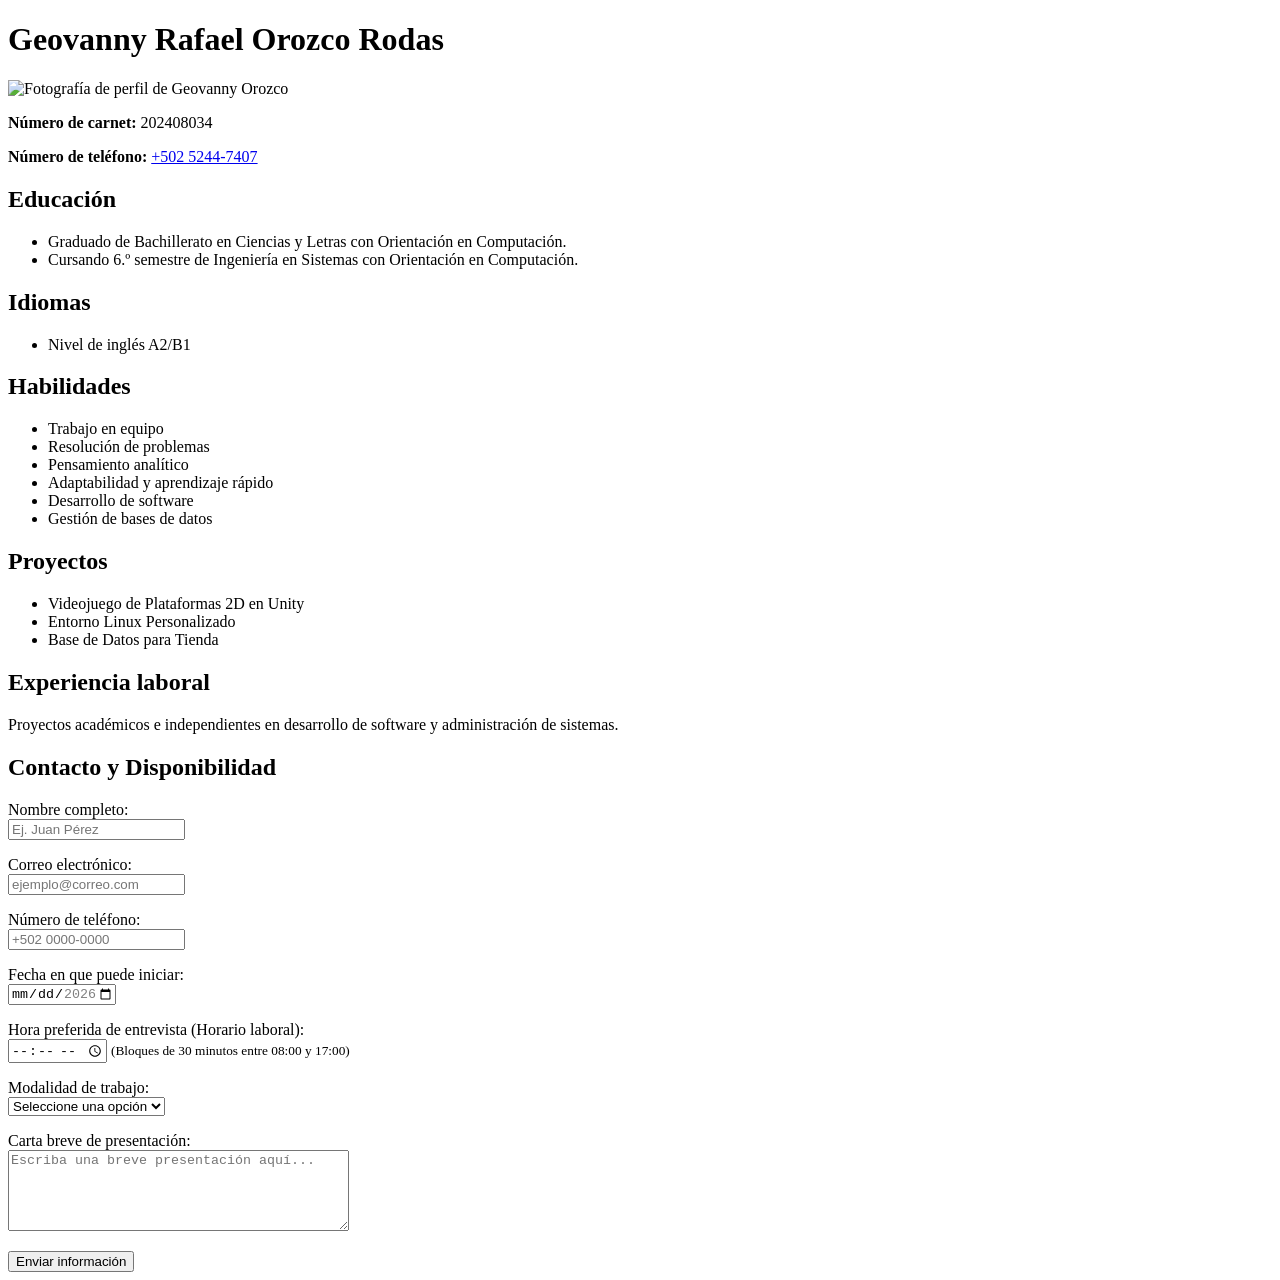
==== index.html @ 132d4cf2 "Add placeholders to form inputs in index.html Updated form elements to include placeholders for bett" ====
<!DOCTYPE html>
<html lang="es">
<head>
    <meta charset="UTF-8">
    <meta name="viewport" content="width=device-width, initial-scale=1.0">
    <title>Hoja de vida - Geovanny Rafael Orozco Rodas</title>
</head>
<body>

    <header>
        <h1>Geovanny Rafael Orozco Rodas</h1>
        <picture>
            <source srcset="imagenes/perfil.avif" type="image/avif">
            <source srcset="imagenes/perfil.webp" type="image/webp">
            <img src="imagenes/perfil.jpg" alt="Fotografía de perfil de Geovanny Orozco" width="415" height="585">
        </picture>

        <p><strong>Número de carnet:</strong> 202408034</p>
        <p><strong>Número de teléfono:</strong> <a href="tel:+50252447407">+502 5244-7407</a></p>
    </header>

    <main>
        <section>
            <h2>Educación</h2>
            <ul>
                <li>Graduado de Bachillerato en Ciencias y Letras con Orientación en Computación.</li>
                <li>Cursando 6.º semestre de Ingeniería en Sistemas con Orientación en Computación.</li>
            </ul>
        </section>

        <section>
            <h2>Idiomas</h2>
            <ul>
                <li>Nivel de inglés A2/B1</li>
            </ul>
        </section>

        <section>
            <h2>Habilidades</h2>
            <ul>
                <li>Trabajo en equipo</li>
                <li>Resolución de problemas</li>
                <li>Pensamiento analítico</li>
                <li>Adaptabilidad y aprendizaje rápido</li>
                <li>Desarrollo de software</li>
                <li>Gestión de bases de datos</li>
            </ul>
        </section>

        <section>
            <h2>Proyectos</h2>
            <ul>
                <li>Videojuego de Plataformas 2D en Unity</li>
                <li>Entorno Linux Personalizado</li>
                <li>Base de Datos para Tienda</li>
            </ul>
        </section>

        <section>
            <h2>Experiencia laboral</h2>
            <p>Proyectos académicos e independientes en desarrollo de software y administración de sistemas.</p>
        </section>

        <section>
            <h2>Contacto y Disponibilidad</h2>
            
            <form action="#" method="post">
                <p>
                    <label for="nombre">Nombre completo:</label><br>
                    <input type="text" id="nombre" name="nombre" required placeholder="Ej. Juan Pérez">
                </p>

                <p>
                    <label for="email">Correo electrónico:</label><br>
                    <input type="email" id="email" name="email" required placeholder="ejemplo@correo.com">
                </p>

                <p>
                    <label for="telefono">Número de teléfono:</label><br>
                    <input type="tel" id="telefono" name="telefono" required placeholder="+502 0000-0000">
                </p>

                <p>
                    <label for="fecha_inicio">Fecha en que puede iniciar:</label><br>
                    <input type="date" id="fecha_inicio" name="fecha_inicio" min="2026-08-01" max="2026-12-31" required>
                </p>

                <p>
                    <label for="hora_entrevista">Hora preferida de entrevista (Horario laboral):</label><br>
                    <input type="time" id="hora_entrevista" name="hora_entrevista" min="08:00" max="17:00" step="1800" required>
                    <small>(Bloques de 30 minutos entre 08:00 y 17:00)</small>
                </p>

                <p>
                    <label for="modalidad">Modalidad de trabajo:</label><br>
                    <select id="modalidad" name="modalidad" required>
                        <option value="" disabled selected>Seleccione una opción</option>
                        <option value="remoto">Remoto</option>
                        <option value="presencial">Presencial</option>
                        <option value="hibrido">Híbrido</option>
                    </select>
                </p>

                <p>
                    <label for="carta_presentacion">Carta breve de presentación:</label><br>
                    <textarea id="carta_presentacion" name="carta_presentacion" rows="5" cols="40" required placeholder="Escriba una breve presentación aquí..."></textarea>
                </p>

                <button type="submit">Enviar información</button>
            </form>
        </section>
    </main>

</body>
</html>
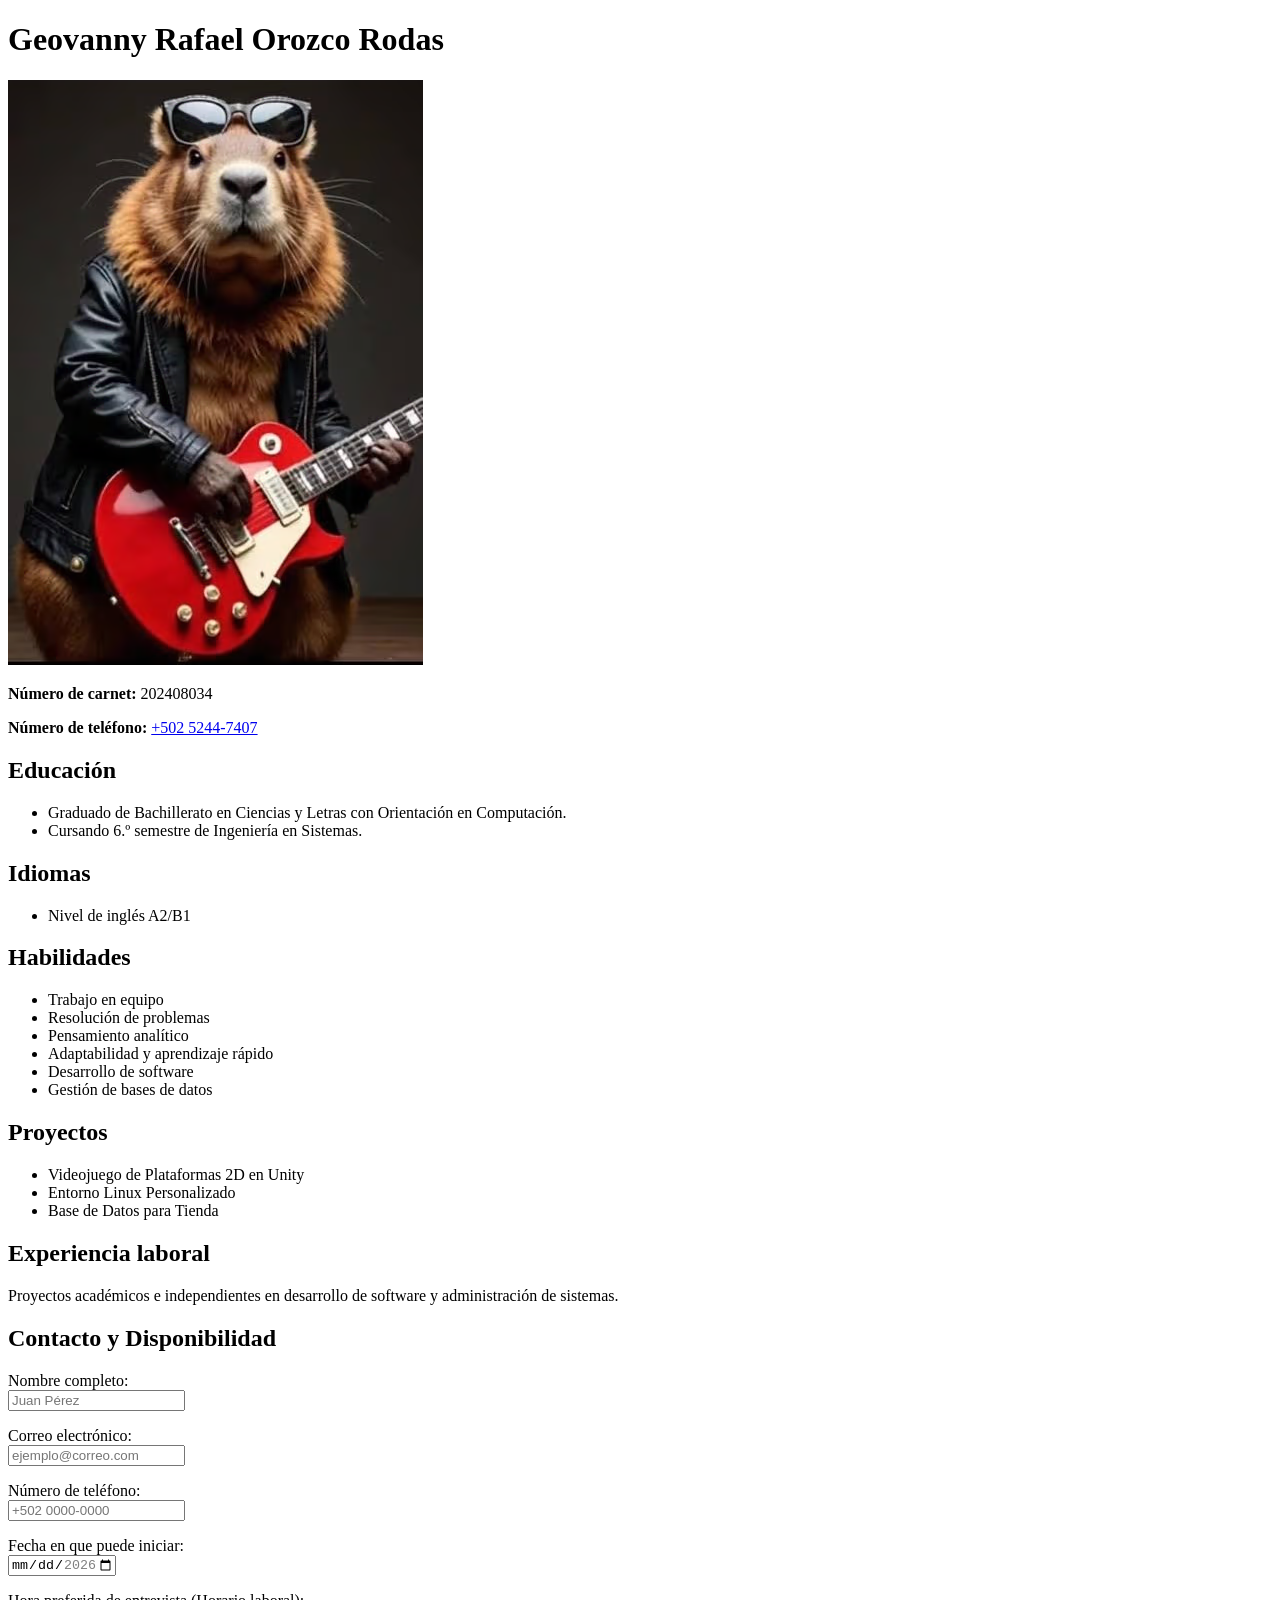
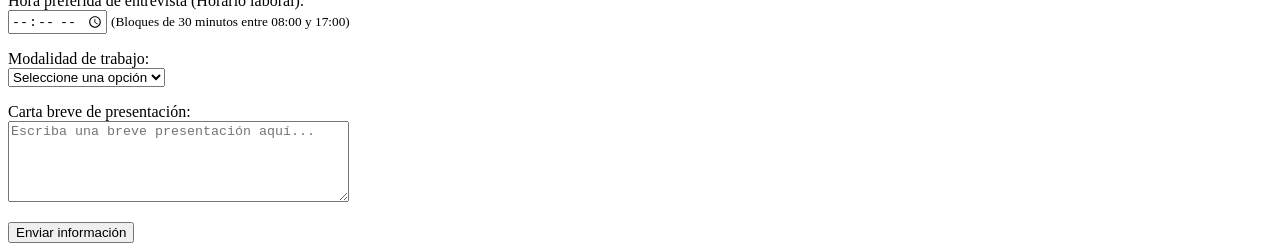
==== commit 353f0488: "Update index.html" ====
--- a/index.html
+++ b/index.html
@@ -24,7 +24,7 @@
             <h2>Educación</h2>
             <ul>
                 <li>Graduado de Bachillerato en Ciencias y Letras con Orientación en Computación.</li>
-                <li>Cursando 6.º semestre de Ingeniería en Sistemas con Orientación en Computación.</li>
+                <li>Cursando 6.º semestre de Ingeniería en Sistemas.</li>
             </ul>
         </section>
 
@@ -67,7 +67,7 @@
             <form action="#" method="post">
                 <p>
                     <label for="nombre">Nombre completo:</label><br>
-                    <input type="text" id="nombre" name="nombre" required placeholder="Ej. Juan Pérez">
+                    <input type="text" id="nombre" name="nombre" required placeholder="Juan Pérez">
                 </p>
 
                 <p>
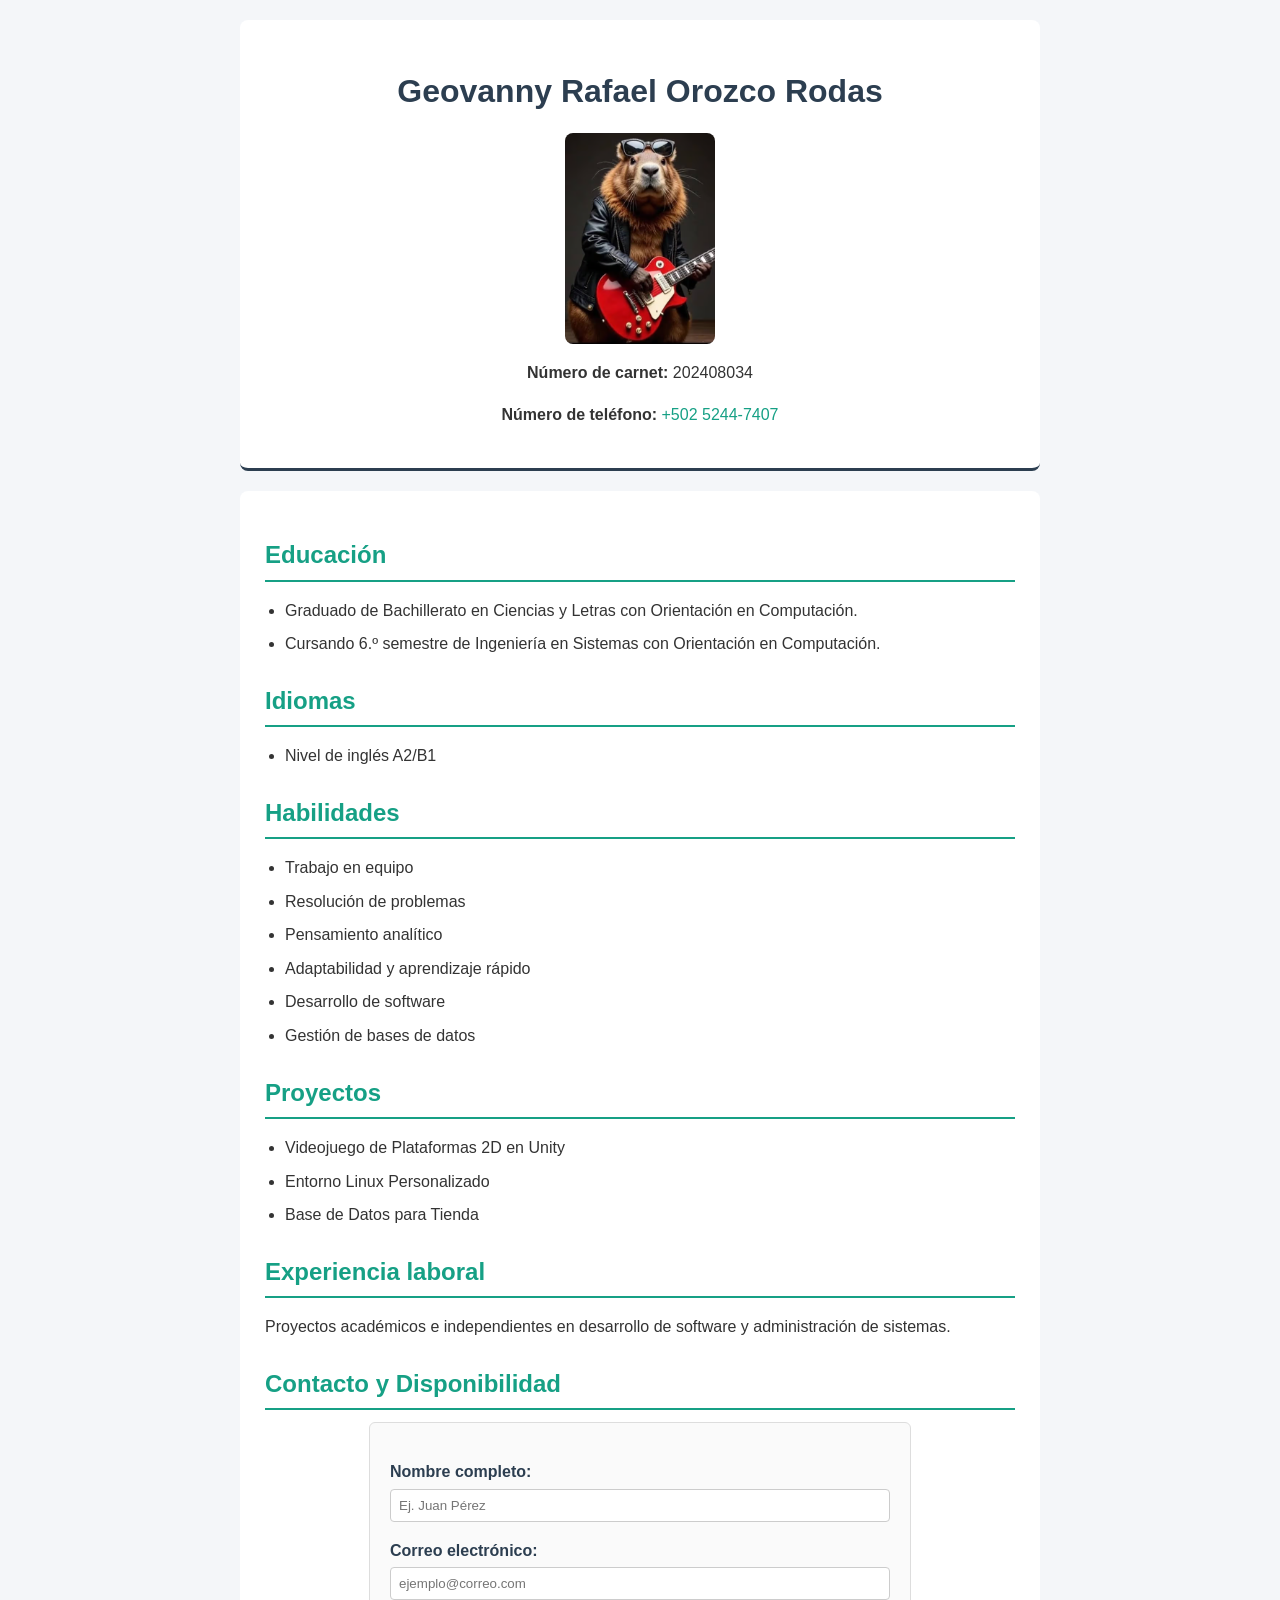
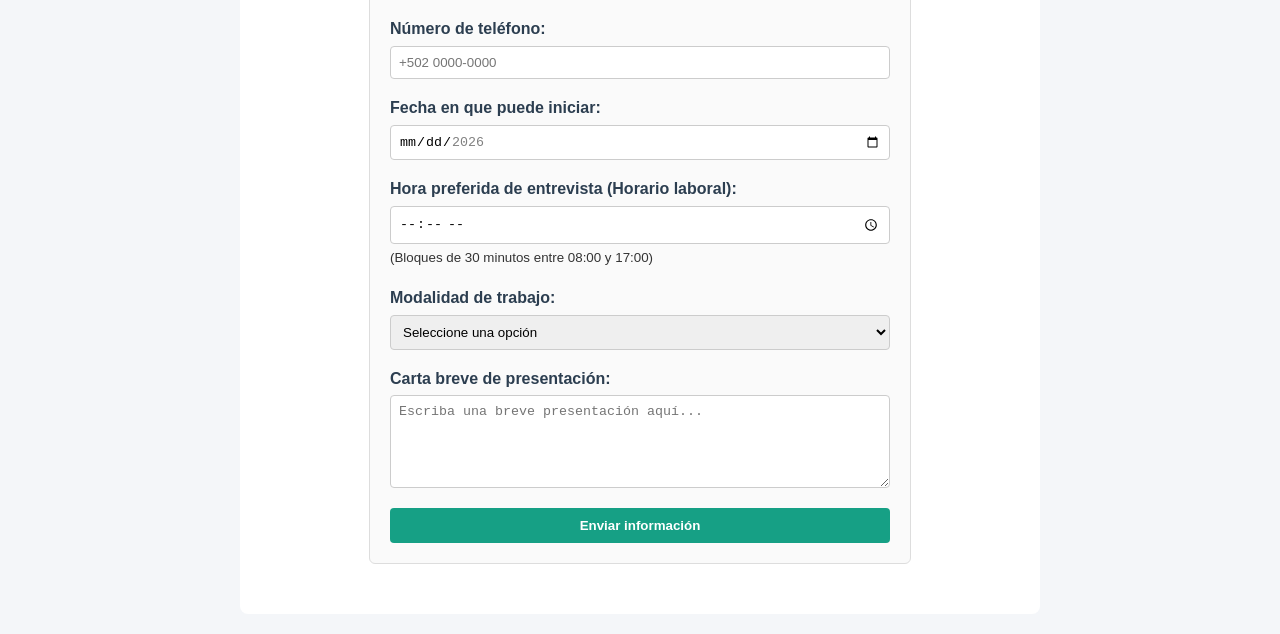
==== commit 58f48052: "Update index.html" ====
--- a/index.html
+++ b/index.html
@@ -4,112 +4,230 @@
     <meta charset="UTF-8">
     <meta name="viewport" content="width=device-width, initial-scale=1.0">
     <title>Hoja de vida - Geovanny Rafael Orozco Rodas</title>
+    <style>
+        body {
+            font-family: Arial, sans-serif;
+            margin: 0;
+            padding: 20px;
+            background-color: #f4f6f9;
+            color: #333;
+            line-height: 1.6;
+            display: flex;
+            flex-direction: column;
+            align-items: center;
+        }
+
+        .cv-container {
+            width: 100%;
+            max-width: 800px;
+        }
+
+        header {
+            background-color: #ffffff;
+            padding: 25px;
+            border-radius: 8px;
+            margin-bottom: 20px;
+            border-bottom: 3px solid #2c3e50;
+            text-align: center;
+        }
+
+        h1 {
+            color: #2c3e50;
+            margin-bottom: 15px;
+        }
+
+        picture img {
+            max-width: 150px;
+            height: auto;
+            border-radius: 8px;
+            margin: 0 auto 15px auto;
+            display: block;
+        }
+
+        main {
+            background-color: #ffffff;
+            padding: 25px;
+            border-radius: 8px;
+        }
+
+        section {
+            margin-bottom: 25px;
+        }
+
+        h2 {
+            color: #16a085;
+            border-bottom: 2px solid #16a085;
+            padding-bottom: 5px;
+            margin-bottom: 12px;
+        }
+
+        ul {
+            padding-left: 20px;
+        }
+
+        li {
+            margin-bottom: 8px;
+        }
+
+        form {
+            background-color: #fafafa;
+            padding: 20px;
+            border: 1px solid #ddd;
+            border-radius: 6px;
+            max-width: 500px;
+            margin: 0 auto;
+        }
+
+        form p {
+            margin-bottom: 12px;
+        }
+
+        label {
+            font-weight: bold;
+            color: #2c3e50;
+        }
+
+        input, select, textarea {
+            width: 100%;
+            padding: 8px;
+            margin-top: 4px;
+            border: 1px solid #ccc;
+            border-radius: 4px;
+            box-sizing: border-box;
+        }
+
+        button {
+            background-color: #16a085;
+            color: white;
+            padding: 10px 15px;
+            border: none;
+            border-radius: 4px;
+            cursor: pointer;
+            font-weight: bold;
+            width: 100%;
+        }
+
+        button:hover {
+            background-color: #117a65;
+        }
+
+        a {
+            color: #16a085;
+            text-decoration: none;
+        }
+
+        a:hover {
+            text-decoration: underline;
+        }
+    </style>
 </head>
 <body>
 
-    <header>
-        <h1>Geovanny Rafael Orozco Rodas</h1>
-        <picture>
-            <source srcset="imagenes/perfil.avif" type="image/avif">
-            <source srcset="imagenes/perfil.webp" type="image/webp">
-            <img src="imagenes/perfil.jpg" alt="Fotografía de perfil de Geovanny Orozco" width="415" height="585">
-        </picture>
-
-        <p><strong>Número de carnet:</strong> 202408034</p>
-        <p><strong>Número de teléfono:</strong> <a href="tel:+50252447407">+502 5244-7407</a></p>
-    </header>
-
-    <main>
-        <section>
-            <h2>Educación</h2>
-            <ul>
-                <li>Graduado de Bachillerato en Ciencias y Letras con Orientación en Computación.</li>
-                <li>Cursando 6.º semestre de Ingeniería en Sistemas.</li>
-            </ul>
-        </section>
-
-        <section>
-            <h2>Idiomas</h2>
-            <ul>
-                <li>Nivel de inglés A2/B1</li>
-            </ul>
-        </section>
-
-        <section>
-            <h2>Habilidades</h2>
-            <ul>
-                <li>Trabajo en equipo</li>
-                <li>Resolución de problemas</li>
-                <li>Pensamiento analítico</li>
-                <li>Adaptabilidad y aprendizaje rápido</li>
-                <li>Desarrollo de software</li>
-                <li>Gestión de bases de datos</li>
-            </ul>
-        </section>
-
-        <section>
-            <h2>Proyectos</h2>
-            <ul>
-                <li>Videojuego de Plataformas 2D en Unity</li>
-                <li>Entorno Linux Personalizado</li>
-                <li>Base de Datos para Tienda</li>
-            </ul>
-        </section>
-
-        <section>
-            <h2>Experiencia laboral</h2>
-            <p>Proyectos académicos e independientes en desarrollo de software y administración de sistemas.</p>
-        </section>
-
-        <section>
-            <h2>Contacto y Disponibilidad</h2>
-            
-            <form action="#" method="post">
-                <p>
-                    <label for="nombre">Nombre completo:</label><br>
-                    <input type="text" id="nombre" name="nombre" required placeholder="Juan Pérez">
-                </p>
-
-                <p>
-                    <label for="email">Correo electrónico:</label><br>
-                    <input type="email" id="email" name="email" required placeholder="ejemplo@correo.com">
-                </p>
-
-                <p>
-                    <label for="telefono">Número de teléfono:</label><br>
-                    <input type="tel" id="telefono" name="telefono" required placeholder="+502 0000-0000">
-                </p>
-
-                <p>
-                    <label for="fecha_inicio">Fecha en que puede iniciar:</label><br>
-                    <input type="date" id="fecha_inicio" name="fecha_inicio" min="2026-08-01" max="2026-12-31" required>
-                </p>
-
-                <p>
-                    <label for="hora_entrevista">Hora preferida de entrevista (Horario laboral):</label><br>
-                    <input type="time" id="hora_entrevista" name="hora_entrevista" min="08:00" max="17:00" step="1800" required>
-                    <small>(Bloques de 30 minutos entre 08:00 y 17:00)</small>
-                </p>
-
-                <p>
-                    <label for="modalidad">Modalidad de trabajo:</label><br>
-                    <select id="modalidad" name="modalidad" required>
-                        <option value="" disabled selected>Seleccione una opción</option>
-                        <option value="remoto">Remoto</option>
-                        <option value="presencial">Presencial</option>
-                        <option value="hibrido">Híbrido</option>
-                    </select>
-                </p>
-
-                <p>
-                    <label for="carta_presentacion">Carta breve de presentación:</label><br>
-                    <textarea id="carta_presentacion" name="carta_presentacion" rows="5" cols="40" required placeholder="Escriba una breve presentación aquí..."></textarea>
-                </p>
-
-                <button type="submit">Enviar información</button>
-            </form>
-        </section>
-    </main>
+    <div class="cv-container">
+        <header>
+            <h1>Geovanny Rafael Orozco Rodas</h1>
+            <picture>
+                <source srcset="imagenes/perfil.avif" type="image/avif">
+                <source srcset="imagenes/perfil.webp" type="image/webp">
+                <img src="imagenes/perfil.jpg" alt="Fotografía de perfil de Geovanny Orozco" width="415" height="585">
+            </picture>
+
+            <p><strong>Número de carnet:</strong> 202408034</p>
+            <p><strong>Número de teléfono:</strong> <a href="tel:+50252447407">+502 5244-7407</a></p>
+        </header>
+
+        <main>
+            <section>
+                <h2>Educación</h2>
+                <ul>
+                    <li>Graduado de Bachillerato en Ciencias y Letras con Orientación en Computación.</li>
+                    <li>Cursando 6.º semestre de Ingeniería en Sistemas con Orientación en Computación.</li>
+                </ul>
+            </section>
+
+            <section>
+                <h2>Idiomas</h2>
+                <ul>
+                    <li>Nivel de inglés A2/B1</li>
+                </ul>
+            </section>
+
+            <section>
+                <h2>Habilidades</h2>
+                <ul>
+                    <li>Trabajo en equipo</li>
+                    <li>Resolución de problemas</li>
+                    <li>Pensamiento analítico</li>
+                    <li>Adaptabilidad y aprendizaje rápido</li>
+                    <li>Desarrollo de software</li>
+                    <li>Gestión de bases de datos</li>
+                </ul>
+            </section>
+
+            <section>
+                <h2>Proyectos</h2>
+                <ul>
+                    <li>Videojuego de Plataformas 2D en Unity</li>
+                    <li>Entorno Linux Personalizado</li>
+                    <li>Base de Datos para Tienda</li>
+                </ul>
+            </section>
+
+            <section>
+                <h2>Experiencia laboral</h2>
+                <p>Proyectos académicos e independientes en desarrollo de software y administración de sistemas.</p>
+            </section>
+
+            <section>
+                <h2>Contacto y Disponibilidad</h2>
+                
+                <form action="#" method="post">
+                    <p>
+                        <label for="nombre">Nombre completo:</label><br>
+                        <input type="text" id="nombre" name="nombre" required placeholder="Ej. Juan Pérez">
+                    </p>
+
+                    <p>
+                        <label for="email">Correo electrónico:</label><br>
+                        <input type="email" id="email" name="email" required placeholder="ejemplo@correo.com">
+                    </p>
+
+                    <p>
+                        <label for="telefono">Número de teléfono:</label><br>
+                        <input type="tel" id="telefono" name="telefono" required placeholder="+502 0000-0000">
+                    </p>
+
+                    <p>
+                        <label for="fecha_inicio">Fecha en que puede iniciar:</label><br>
+                        <input type="date" id="fecha_inicio" name="fecha_inicio" min="2026-08-01" max="2026-12-31" required>
+                    </p>
+
+                    <p>
+                        <label for="hora_entrevista">Hora preferida de entrevista (Horario laboral):</label><br>
+                        <input type="time" id="hora_entrevista" name="hora_entrevista" min="08:00" max="17:00" step="1800" required>
+                        <small>(Bloques de 30 minutos entre 08:00 y 17:00)</small>
+                    </p>
+
+                    <p>
+                        <label for="modalidad">Modalidad de trabajo:</label><br>
+                        <select id="modalidad" name="modalidad" required>
+                            <option value="" disabled selected>Seleccione una opción</option>
+                            <option value="remoto">Remoto</option>
+                            <option value="presencial">Presencial</option>
+                            <option value="hibrido">Híbrido</option>
+                        </select>
+                    </p>
+
+                    <p>
+                        <label for="carta_presentacion">Carta breve de presentación:</label><br>
+                        <textarea id="carta_presentacion" name="carta_presentacion" rows="5" cols="40" required placeholder="Escriba una breve presentación aquí..."></textarea>
+                    </p>
+
+                    <button type="submit">Enviar información</button>
+                </form>
+            </section>
+        </main>
+    </div>
 
 </body>
 </html>
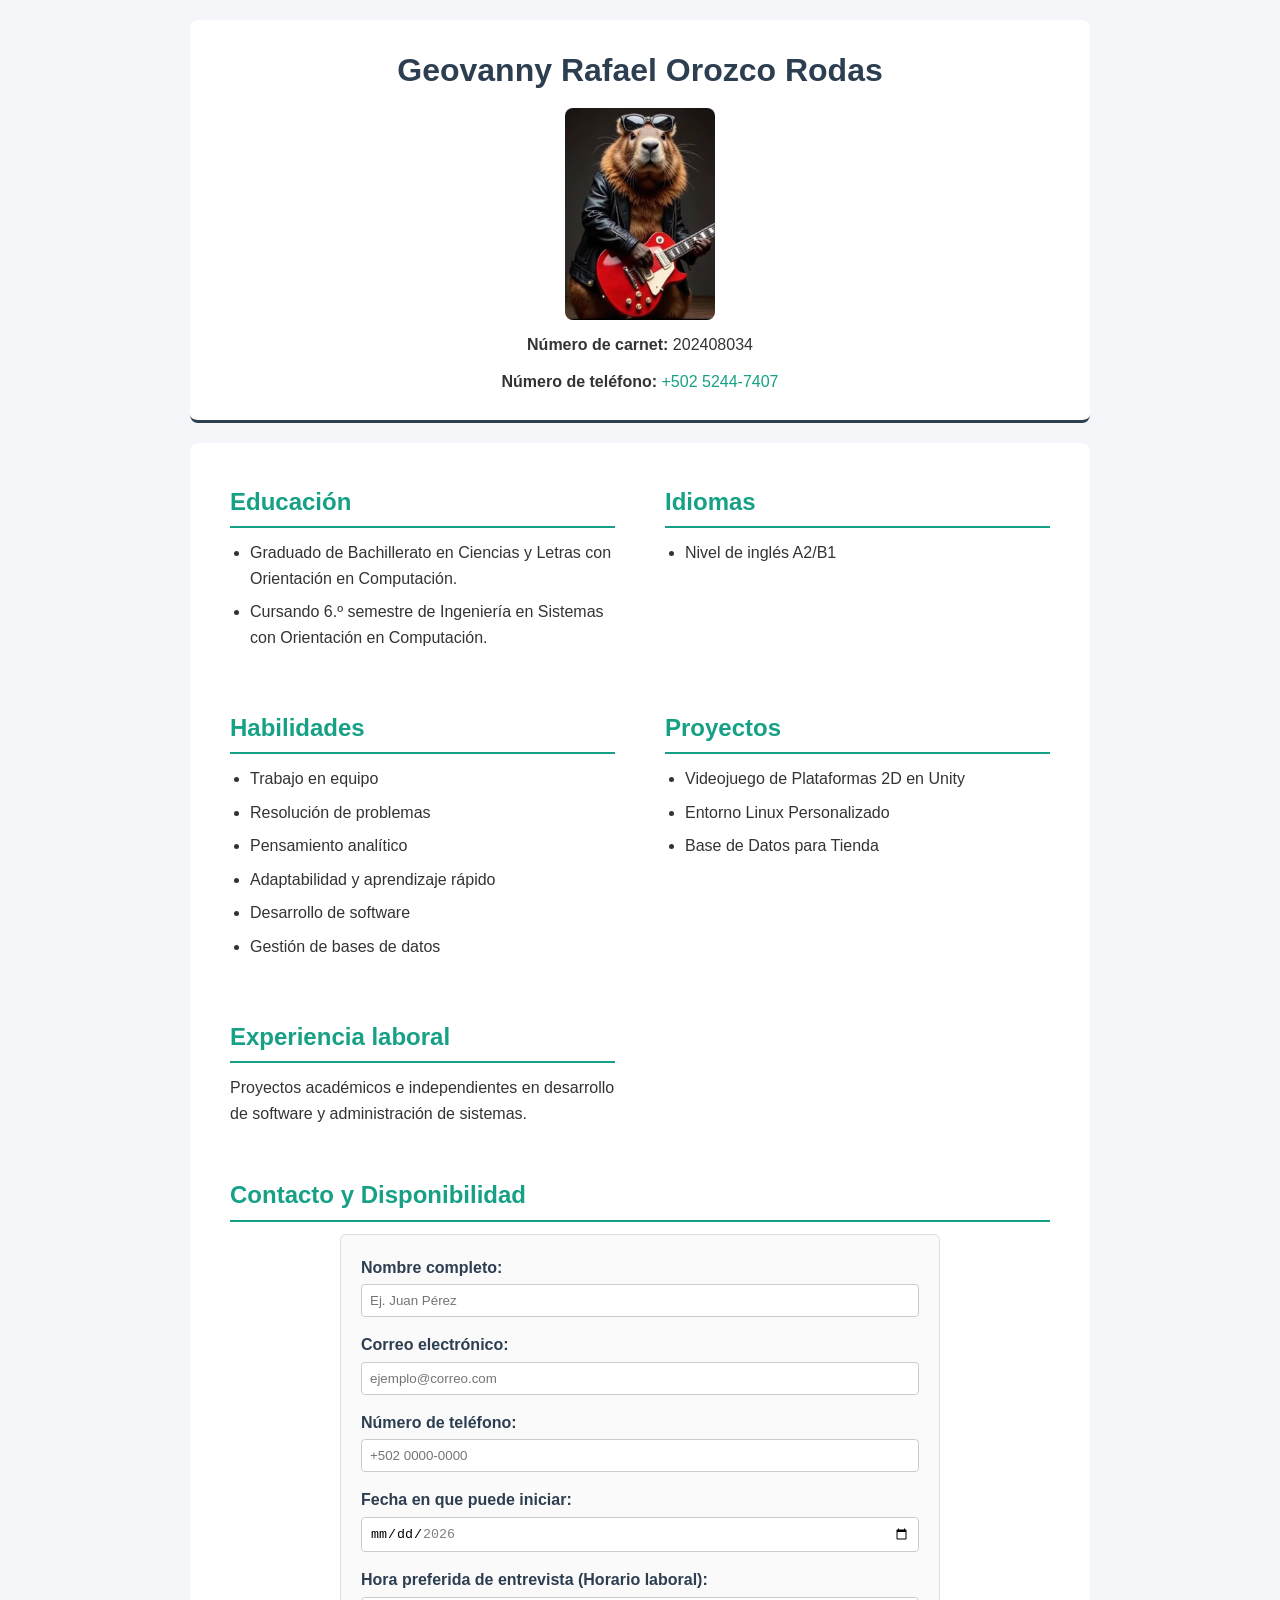
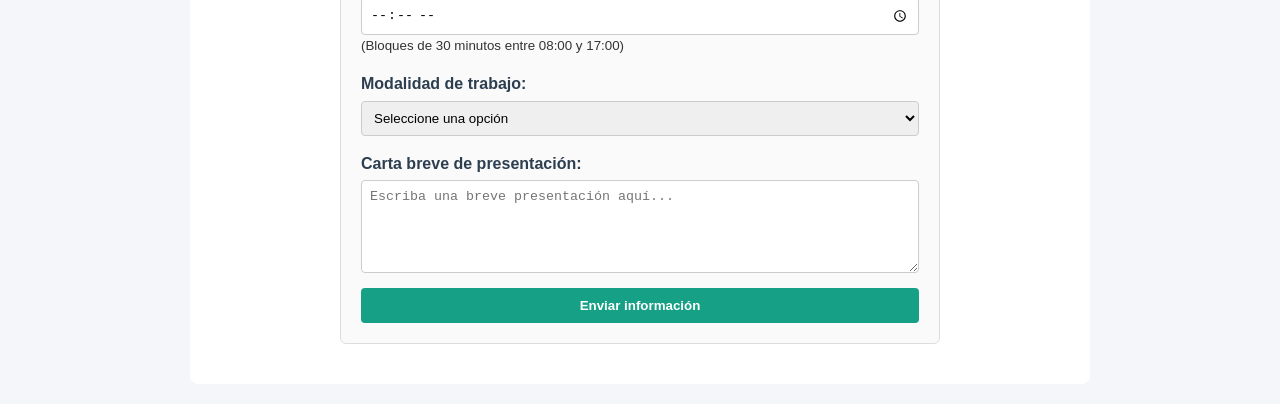
==== commit 0944a2ca: "Add classes to main and form elements for styling" ====
--- a/index.html
+++ b/index.html
@@ -4,122 +4,7 @@
     <meta charset="UTF-8">
     <meta name="viewport" content="width=device-width, initial-scale=1.0">
     <title>Hoja de vida - Geovanny Rafael Orozco Rodas</title>
-    <style>
-        body {
-            font-family: Arial, sans-serif;
-            margin: 0;
-            padding: 20px;
-            background-color: #f4f6f9;
-            color: #333;
-            line-height: 1.6;
-            display: flex;
-            flex-direction: column;
-            align-items: center;
-        }
-
-        .cv-container {
-            width: 100%;
-            max-width: 800px;
-        }
-
-        header {
-            background-color: #ffffff;
-            padding: 25px;
-            border-radius: 8px;
-            margin-bottom: 20px;
-            border-bottom: 3px solid #2c3e50;
-            text-align: center;
-        }
-
-        h1 {
-            color: #2c3e50;
-            margin-bottom: 15px;
-        }
-
-        picture img {
-            max-width: 150px;
-            height: auto;
-            border-radius: 8px;
-            margin: 0 auto 15px auto;
-            display: block;
-        }
-
-        main {
-            background-color: #ffffff;
-            padding: 25px;
-            border-radius: 8px;
-        }
-
-        section {
-            margin-bottom: 25px;
-        }
-
-        h2 {
-            color: #16a085;
-            border-bottom: 2px solid #16a085;
-            padding-bottom: 5px;
-            margin-bottom: 12px;
-        }
-
-        ul {
-            padding-left: 20px;
-        }
-
-        li {
-            margin-bottom: 8px;
-        }
-
-        form {
-            background-color: #fafafa;
-            padding: 20px;
-            border: 1px solid #ddd;
-            border-radius: 6px;
-            max-width: 500px;
-            margin: 0 auto;
-        }
-
-        form p {
-            margin-bottom: 12px;
-        }
-
-        label {
-            font-weight: bold;
-            color: #2c3e50;
-        }
-
-        input, select, textarea {
-            width: 100%;
-            padding: 8px;
-            margin-top: 4px;
-            border: 1px solid #ccc;
-            border-radius: 4px;
-            box-sizing: border-box;
-        }
-
-        button {
-            background-color: #16a085;
-            color: white;
-            padding: 10px 15px;
-            border: none;
-            border-radius: 4px;
-            cursor: pointer;
-            font-weight: bold;
-            width: 100%;
-        }
-
-        button:hover {
-            background-color: #117a65;
-        }
-
-        a {
-            color: #16a085;
-            text-decoration: none;
-        }
-
-        a:hover {
-            text-decoration: underline;
-        }
-    </style>
+    <link rel="stylesheet" href="styles.css">
 </head>
 <body>
 
@@ -136,7 +21,7 @@
             <p><strong>Número de teléfono:</strong> <a href="tel:+50252447407">+502 5244-7407</a></p>
         </header>
 
-        <main>
+        <main class="grid-secciones">
             <section>
                 <h2>Educación</h2>
                 <ul>
@@ -178,50 +63,50 @@
                 <p>Proyectos académicos e independientes en desarrollo de software y administración de sistemas.</p>
             </section>
 
-            <section>
+            <section class="seccion-contacto">
                 <h2>Contacto y Disponibilidad</h2>
                 
                 <form action="#" method="post">
-                    <p>
-                        <label for="nombre">Nombre completo:</label><br>
+                    <div class="campo-form">
+                        <label for="nombre">Nombre completo:</label>
                         <input type="text" id="nombre" name="nombre" required placeholder="Ej. Juan Pérez">
-                    </p>
+                    </div>
 
-                    <p>
-                        <label for="email">Correo electrónico:</label><br>
+                    <div class="campo-form">
+                        <label for="email">Correo electrónico:</label>
                         <input type="email" id="email" name="email" required placeholder="ejemplo@correo.com">
-                    </p>
+                    </div>
 
-                    <p>
-                        <label for="telefono">Número de teléfono:</label><br>
+                    <div class="campo-form">
+                        <label for="telefono">Número de teléfono:</label>
                         <input type="tel" id="telefono" name="telefono" required placeholder="+502 0000-0000">
-                    </p>
+                    </div>
 
-                    <p>
-                        <label for="fecha_inicio">Fecha en que puede iniciar:</label><br>
+                    <div class="campo-form">
+                        <label for="fecha_inicio">Fecha en que puede iniciar:</label>
                         <input type="date" id="fecha_inicio" name="fecha_inicio" min="2026-08-01" max="2026-12-31" required>
-                    </p>
+                    </div>
 
-                    <p>
-                        <label for="hora_entrevista">Hora preferida de entrevista (Horario laboral):</label><br>
+                    <div class="campo-form">
+                        <label for="hora_entrevista">Hora preferida de entrevista (Horario laboral):</label>
                         <input type="time" id="hora_entrevista" name="hora_entrevista" min="08:00" max="17:00" step="1800" required>
                         <small>(Bloques de 30 minutos entre 08:00 y 17:00)</small>
-                    </p>
+                    </div>
 
-                    <p>
-                        <label for="modalidad">Modalidad de trabajo:</label><br>
+                    <div class="campo-form">
+                        <label for="modalidad">Modalidad de trabajo:</label>
                         <select id="modalidad" name="modalidad" required>
                             <option value="" disabled selected>Seleccione una opción</option>
                             <option value="remoto">Remoto</option>
                             <option value="presencial">Presencial</option>
                             <option value="hibrido">Híbrido</option>
                         </select>
-                    </p>
+                    </div>
 
-                    <p>
-                        <label for="carta_presentacion">Carta breve de presentación:</label><br>
+                    <div class="campo-form">
+                        <label for="carta_presentacion">Carta breve de presentación:</label>
                         <textarea id="carta_presentacion" name="carta_presentacion" rows="5" cols="40" required placeholder="Escriba una breve presentación aquí..."></textarea>
-                    </p>
+                    </div>
 
                     <button type="submit">Enviar información</button>
                 </form>
--- a/styles.css
+++ b/styles.css
@@ -0,0 +1,143 @@
+/* RESET Y ESTILOS GENERALES */
+* {
+    box-sizing: border-box;
+    margin: 0;
+    padding: 0;
+}
+
+body {
+    font-family: Arial, sans-serif;
+    padding: 20px;
+    background-color: #f4f6f9;
+    color: #333;
+    line-height: 1.6;
+}
+
+.cv-container {
+    width: 100%;
+    max-width: 900px;
+    margin: 0 auto;
+}
+
+/* FLEXBOX: HEADER */
+/* Se usó Flexbox porque los elementos se alinean en un solo eje vertical y centrado */
+header {
+    background-color: #ffffff;
+    padding: 25px;
+    border-radius: 8px;
+    margin-bottom: 20px;
+    border-bottom: 3px solid #2c3e50;
+    
+    display: flex;
+    flex-direction: column;
+    align-items: center;
+    text-align: center;
+    gap: 12px;
+}
+
+h1 {
+    color: #2c3e50;
+}
+
+picture img {
+    max-width: 150px;
+    height: auto;
+    border-radius: 8px;
+    display: block;
+}
+
+/* GRID RESPONSIVO AUTÓNOMO (SIN MEDIA QUERIES): SECCIONES DEL MAIN */
+/* Se usó CSS Grid con auto-fit y minmax para maquetar el contenido en 2 dimensiones */
+.grid-secciones {
+    display: grid;
+    grid-template-columns: repeat(auto-fit, minmax(280px, 1fr));
+    gap: 20px;
+}
+
+main {
+    background-color: #ffffff;
+    padding: 25px;
+    border-radius: 8px;
+}
+
+section {
+    background-color: #ffffff;
+    padding: 15px;
+    border-radius: 6px;
+}
+
+/* La sección de contacto toma todo el ancho del Grid si hay espacio disponible */
+.seccion-contacto {
+    grid-column: 1 / -1;
+}
+
+h2 {
+    color: #16a085;
+    border-bottom: 2px solid #16a085;
+    padding-bottom: 5px;
+    margin-bottom: 12px;
+}
+
+ul {
+    padding-left: 20px;
+}
+
+li {
+    margin-bottom: 8px;
+}
+
+/* FLEXBOX: FORMULARIO RESPONSIVO */
+form {
+    background-color: #fafafa;
+    padding: 20px;
+    border: 1px solid #ddd;
+    border-radius: 6px;
+    max-width: 600px;
+    margin: 0 auto;
+
+    display: flex;
+    flex-direction: column;
+    gap: 15px;
+}
+
+.campo-form {
+    display: flex;
+    flex-direction: column;
+}
+
+label {
+    font-weight: bold;
+    color: #2c3e50;
+    margin-bottom: 4px;
+}
+
+input, select, textarea {
+    width: 100%;
+    padding: 8px;
+    border: 1px solid #ccc;
+    border-radius: 4px;
+}
+
+button {
+    background-color: #16a085;
+    color: white;
+    padding: 10px 15px;
+    border: none;
+    border-radius: 4px;
+    cursor: pointer;
+    font-weight: bold;
+    width: 100%;
+}
+
+button:hover {
+    background-color: #117a65;
+}
+
+a {
+    color: #16a085;
+    text-decoration: none;
+}
+
+a:hover {
+    text-decoration: underline;
+}
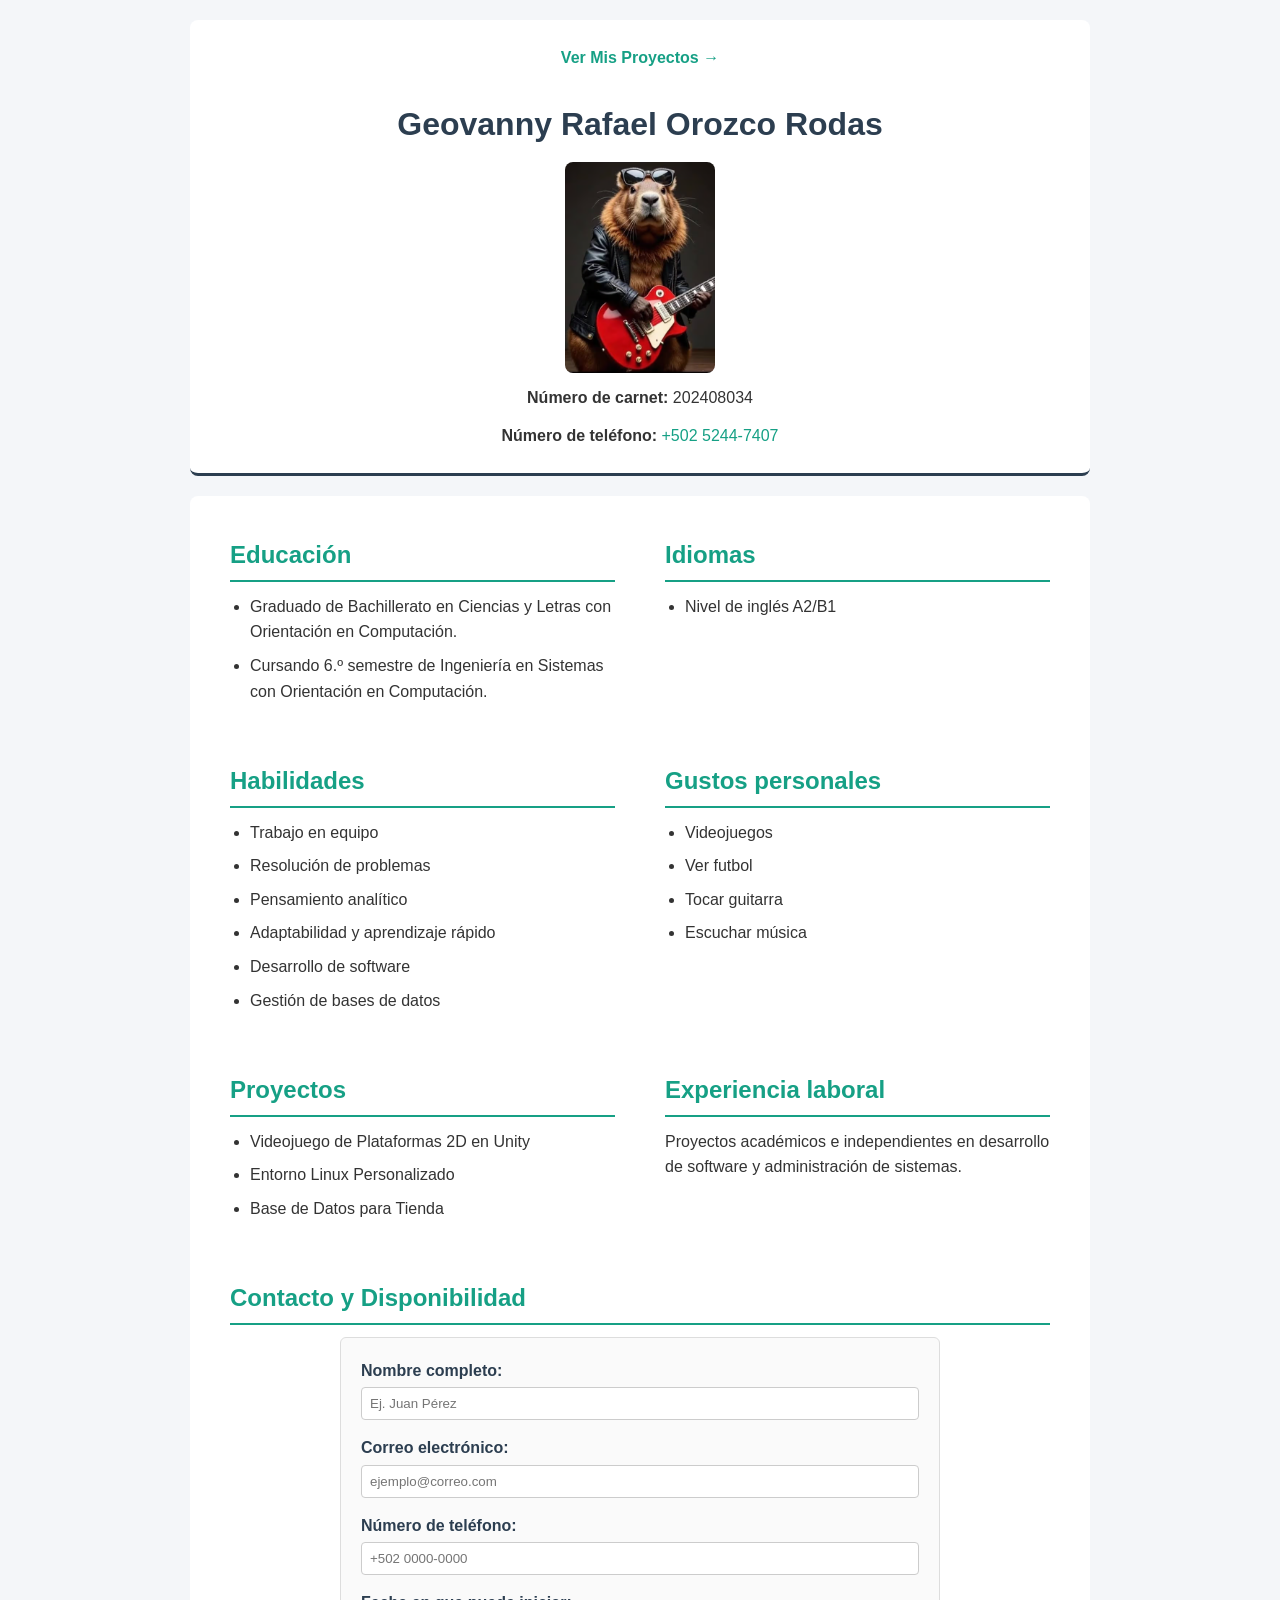
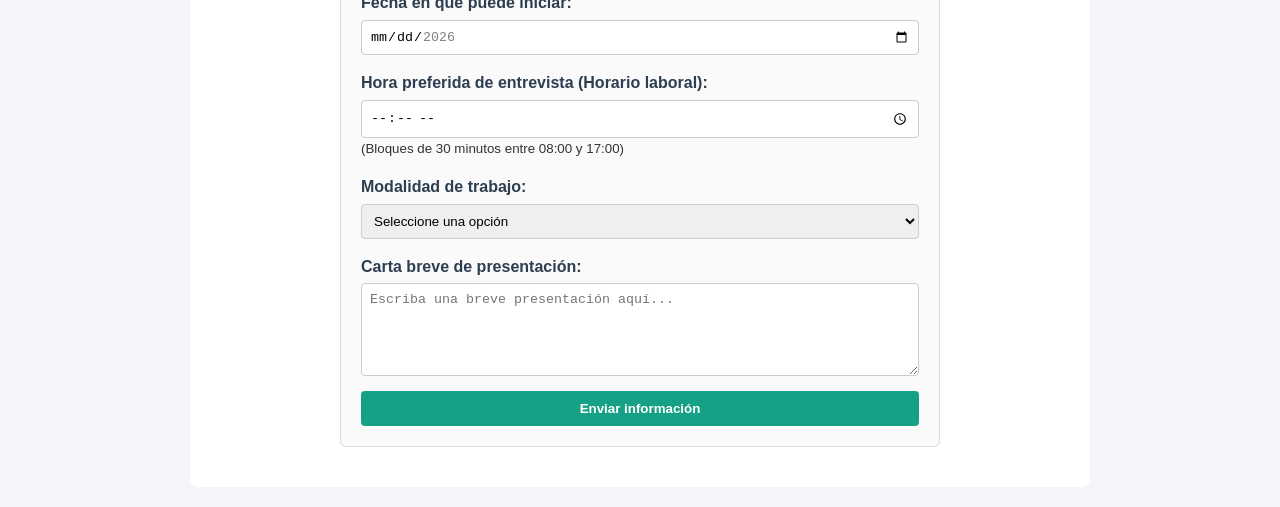
==== commit a5d0a8ae: "renombrar Tarea 1.html a index.html" ====
--- a/index.html
+++ b/index.html
@@ -10,6 +10,11 @@
 
     <div class="cv-container">
         <header>
+            <!-- REQUISITO 2: Enlace de navegación hacia proyectos.html -->
+            <nav class="menu-navegacion">
+                <a href="proyectos.html">Ver Mis Proyectos &rarr;</a>
+            </nav>
+
             <h1>Geovanny Rafael Orozco Rodas</h1>
             <picture>
                 <source srcset="imagenes/perfil.avif" type="image/avif">
@@ -46,6 +51,16 @@
                     <li>Adaptabilidad y aprendizaje rápido</li>
                     <li>Desarrollo de software</li>
                     <li>Gestión de bases de datos</li>
+                </ul>
+            </section>
+
+            <section>
+                <h2>Gustos personales</h2>
+                <ul>
+                    <li>Videojuegos</li>
+                    <li>Ver futbol</li>
+                    <li>Tocar guitarra</li>
+                    <li>Escuchar música</li>
                 </ul>
             </section>
 
@@ -115,4 +130,4 @@
     </div>
 
 </body>
-</html>
+</html>
--- a/styles.css
+++ b/styles.css
@@ -1,4 +1,3 @@
-/* RESET Y ESTILOS GENERALES */
 * {
     box-sizing: border-box;
     margin: 0;
@@ -19,8 +18,6 @@
     margin: 0 auto;
 }
 
-/* FLEXBOX: HEADER */
-/* Se usó Flexbox porque los elementos se alinean en un solo eje vertical y centrado */
 header {
     background-color: #ffffff;
     padding: 25px;
@@ -45,9 +42,6 @@
     border-radius: 8px;
     display: block;
 }
-
-/* GRID RESPONSIVO AUTÓNOMO (SIN MEDIA QUERIES): SECCIONES DEL MAIN */
-/* Se usó CSS Grid con auto-fit y minmax para maquetar el contenido en 2 dimensiones */
 .grid-secciones {
     display: grid;
     grid-template-columns: repeat(auto-fit, minmax(280px, 1fr));
@@ -66,7 +60,6 @@
     border-radius: 6px;
 }
 
-/* La sección de contacto toma todo el ancho del Grid si hay espacio disponible */
 .seccion-contacto {
     grid-column: 1 / -1;
 }
@@ -83,10 +76,10 @@
 }
 
 li {
+    
     margin-bottom: 8px;
 }
 
-/* FLEXBOX: FORMULARIO RESPONSIVO */
 form {
     background-color: #fafafa;
     padding: 20px;
@@ -141,3 +134,18 @@
 a:hover {
     text-decoration: underline;
 }
+
+.menu-navegacion {
+    text-align: right;
+    margin-bottom: 1rem;
+}
+
+.menu-navegacion a {
+    color: #16a085;
+    text-decoration: none;
+    font-weight: bold;
+}
+
+.menu-navegacion a:hover {
+    text-decoration: underline;
+}
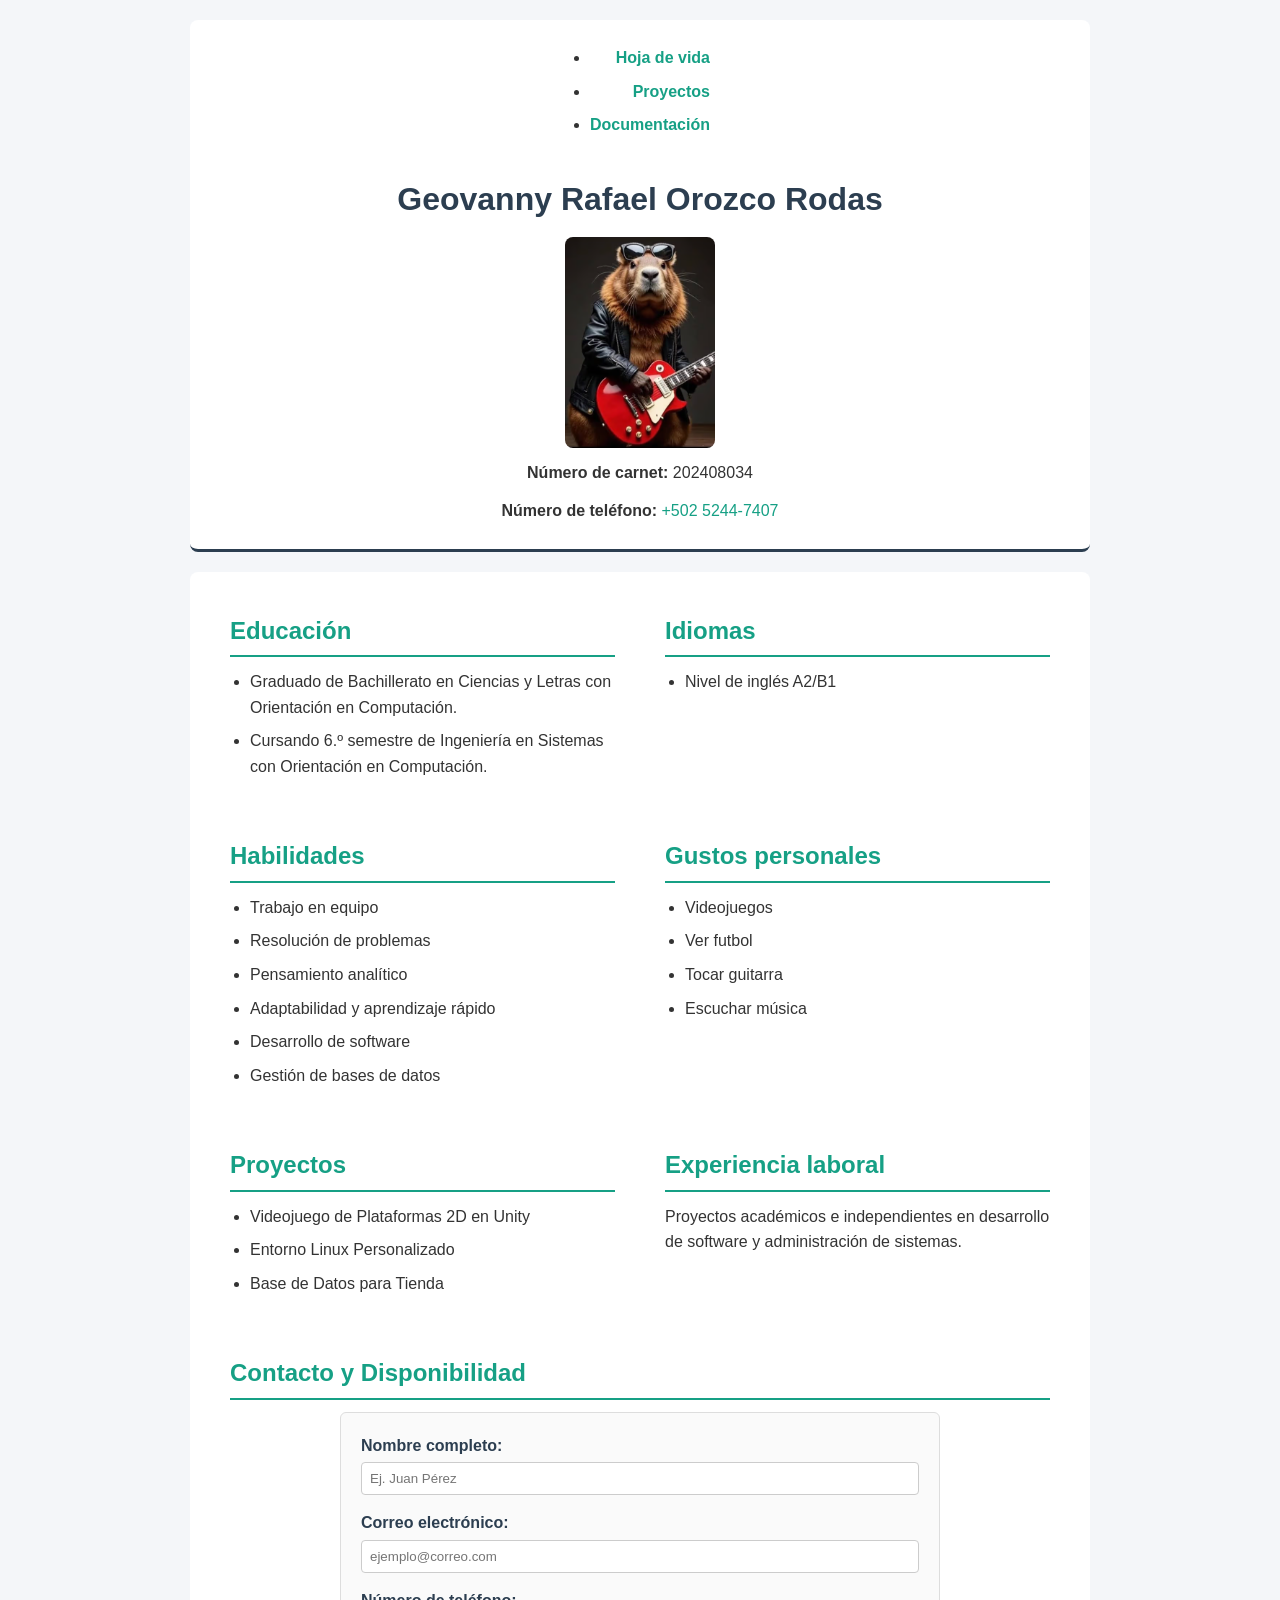
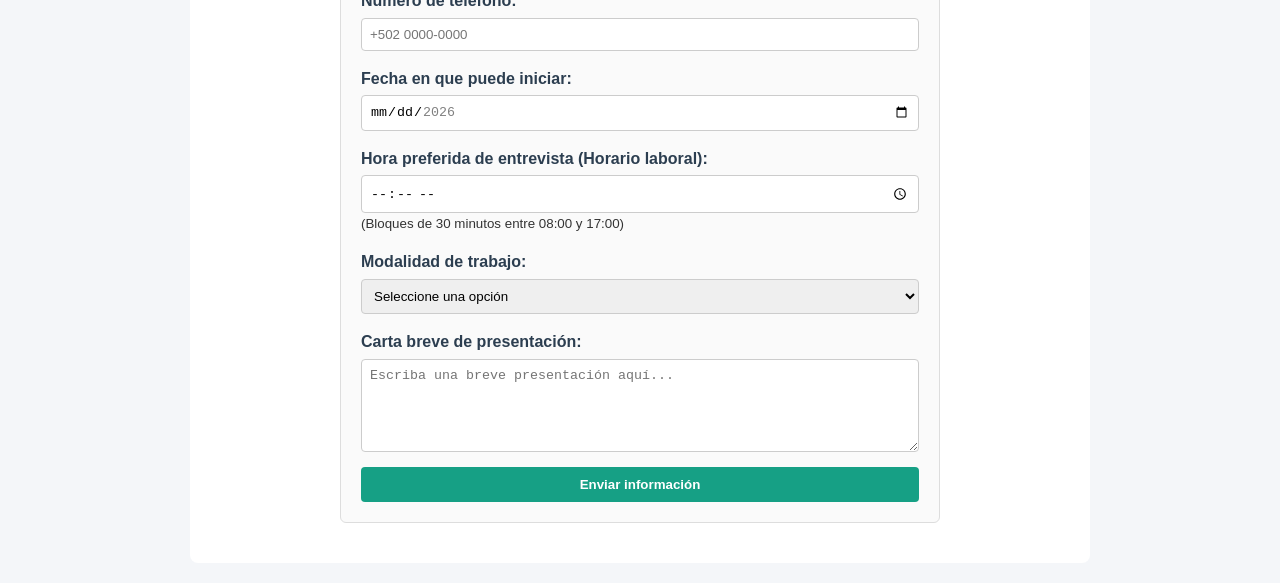
==== commit 618ff22d: "Tarea documentacion bootstrap" ====
--- a/index.html
+++ b/index.html
@@ -10,9 +10,18 @@
 
     <div class="cv-container">
         <header>
-            <!-- REQUISITO 2: Enlace de navegación hacia proyectos.html -->
             <nav class="menu-navegacion">
-                <a href="proyectos.html">Ver Mis Proyectos &rarr;</a>
+                <ul class="navbar-nav ms-auto">
+                    <li class="nav-item">
+                        <a class="nav-link" href="index.html">Hoja de vida</a>
+                    </li>
+                    <li class="nav-item">
+                        <a class="nav-link" href="proyectos.html">Proyectos</a>
+                    </li>
+                    <li class="nav-item">
+                        <a class="nav-link" href="documentacion.html">Documentación</a>
+                    </li>
+                </ul>
             </nav>
 
             <h1>Geovanny Rafael Orozco Rodas</h1>
